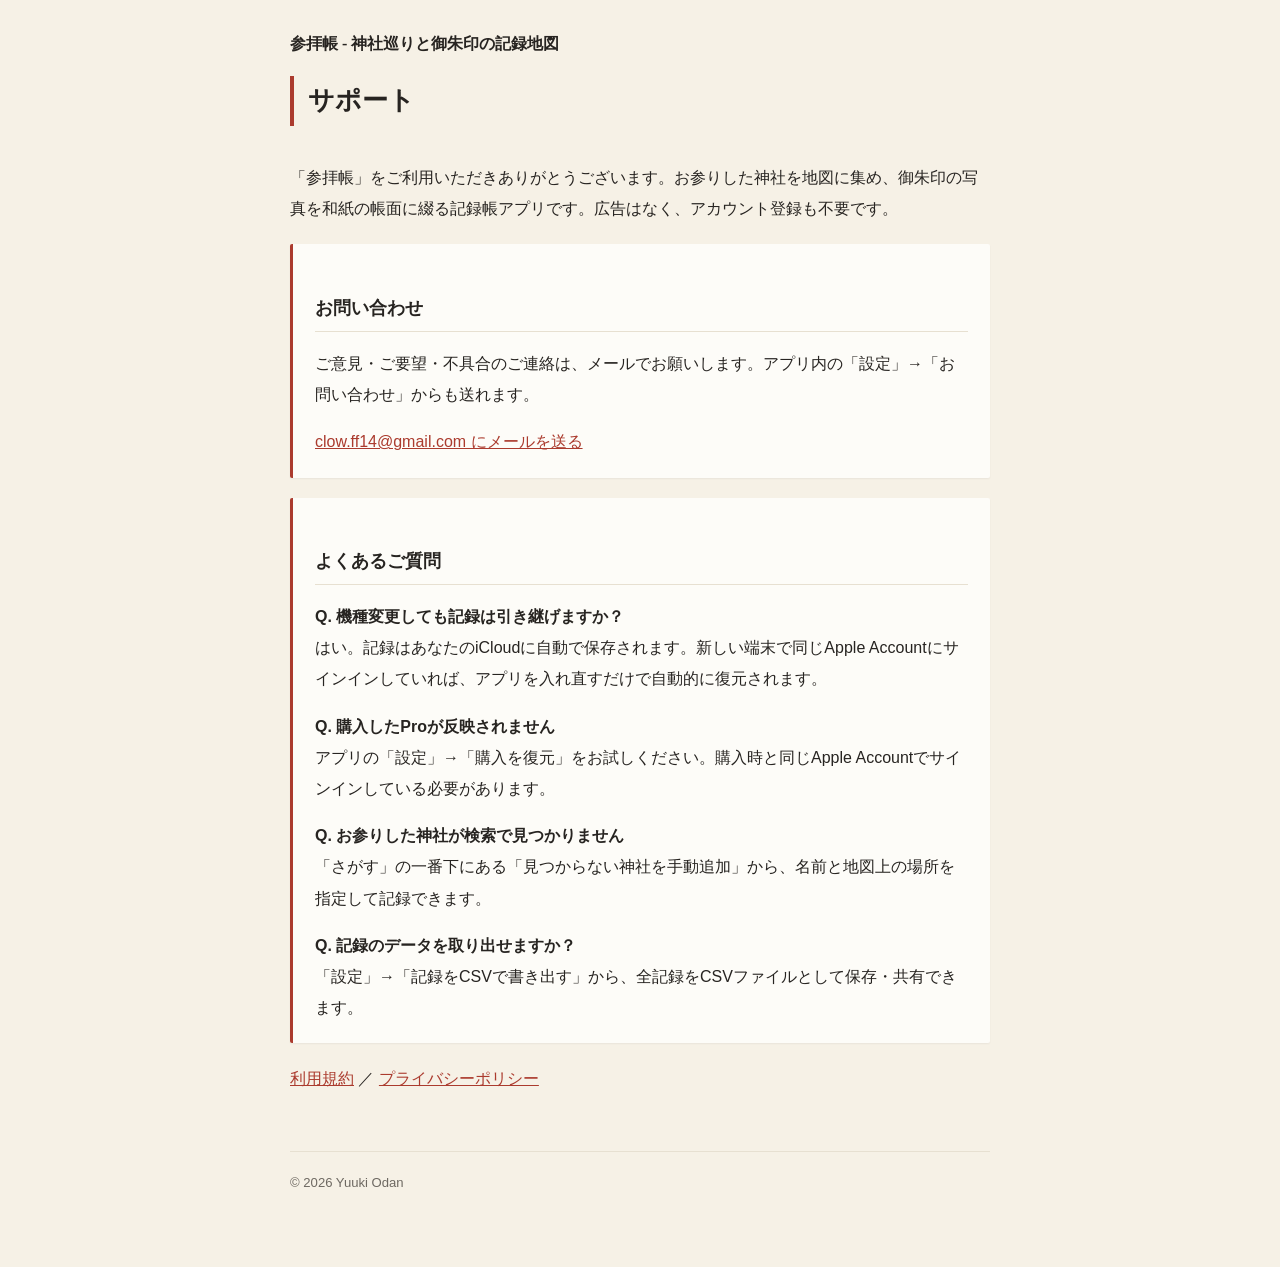
==== index.html @ 452fe126 "参拝帳 サポート・プライバシーポリシー・利用規約" ====
<!DOCTYPE html>
<html lang="ja"><head><meta charset="utf-8"><meta name="viewport" content="width=device-width,initial-scale=1">
<title>サポート | 参拝帳</title><link rel="stylesheet" href="style.css"></head>
<body>
<header><a href="./">参拝帳 - 神社巡りと御朱印の記録地図</a></header>
<h1>サポート</h1>
<p>「参拝帳」をご利用いただきありがとうございます。お参りした神社を地図に集め、御朱印の写真を和紙の帳面に綴る記録帳アプリです。広告はなく、アカウント登録も不要です。</p>
<div class="card">
<h2>お問い合わせ</h2>
<p>ご意見・ご要望・不具合のご連絡は、メールでお願いします。アプリ内の「設定」→「お問い合わせ」からも送れます。</p>
<p><a href="mailto:clow.ff14@gmail.com?subject=%E5%8F%82%E6%8B%9D%E5%B8%B3%20%E3%81%8A%E5%95%8F%E3%81%84%E5%90%88%E3%82%8F%E3%81%9B">clow.ff14@gmail.com にメールを送る</a></p>
</div>
<div class="card">
<h2>よくあるご質問</h2>
<p><strong>Q. 機種変更しても記録は引き継げますか？</strong><br>
はい。記録はあなたのiCloudに自動で保存されます。新しい端末で同じApple Accountにサインインしていれば、アプリを入れ直すだけで自動的に復元されます。</p>
<p><strong>Q. 購入したProが反映されません</strong><br>
アプリの「設定」→「購入を復元」をお試しください。購入時と同じApple Accountでサインインしている必要があります。</p>
<p><strong>Q. お参りした神社が検索で見つかりません</strong><br>
「さがす」の一番下にある「見つからない神社を手動追加」から、名前と地図上の場所を指定して記録できます。</p>
<p><strong>Q. 記録のデータを取り出せますか？</strong><br>
「設定」→「記録をCSVで書き出す」から、全記録をCSVファイルとして保存・共有できます。</p>
</div>
<p><a href="terms.html">利用規約</a> ／ <a href="privacy.html">プライバシーポリシー</a></p>
<footer>© 2026 Yuuki Odan</footer>
</body></html>
---- style.css ----
/* 参拝帳のUIと同じ意匠: 生成りの地・明朝の見出し・朱の柱 */
body { font-family: "Hiragino Sans", sans-serif; max-width: 700px; margin: 0 auto;
  padding: 28px 22px 72px; color: #272421; background: #f6f1e6; line-height: 1.95; }
h1 { font-family: "Hiragino Mincho ProN", serif; font-size: 1.6rem; font-weight: 600;
  border-left: 4px solid #ab3b2e; padding-left: 14px; margin-bottom: 1.4em; }
h2 { font-family: "Hiragino Mincho ProN", serif; font-size: 1.1rem; font-weight: 600;
  margin-top: 2.4em; padding-bottom: 6px; border-bottom: 1px solid #e7e0d1; }
a { color: #ab3b2e; }
header a { font-family: "Hiragino Mincho ProN", serif; text-decoration: none;
  color: #272421; font-weight: 600; }
footer { margin-top: 56px; font-size: .82rem; color: #6e6962;
  border-top: 1px solid #e7e0d1; padding-top: 18px; }
.card { background: #fdfcf8; border: none; border-left: 3px solid #ab3b2e; border-radius: 2px;
  padding: 4px 22px; margin: 20px 0; box-shadow: 0 1px 2px rgba(39,36,33,.06); }
strong { font-weight: 600; }
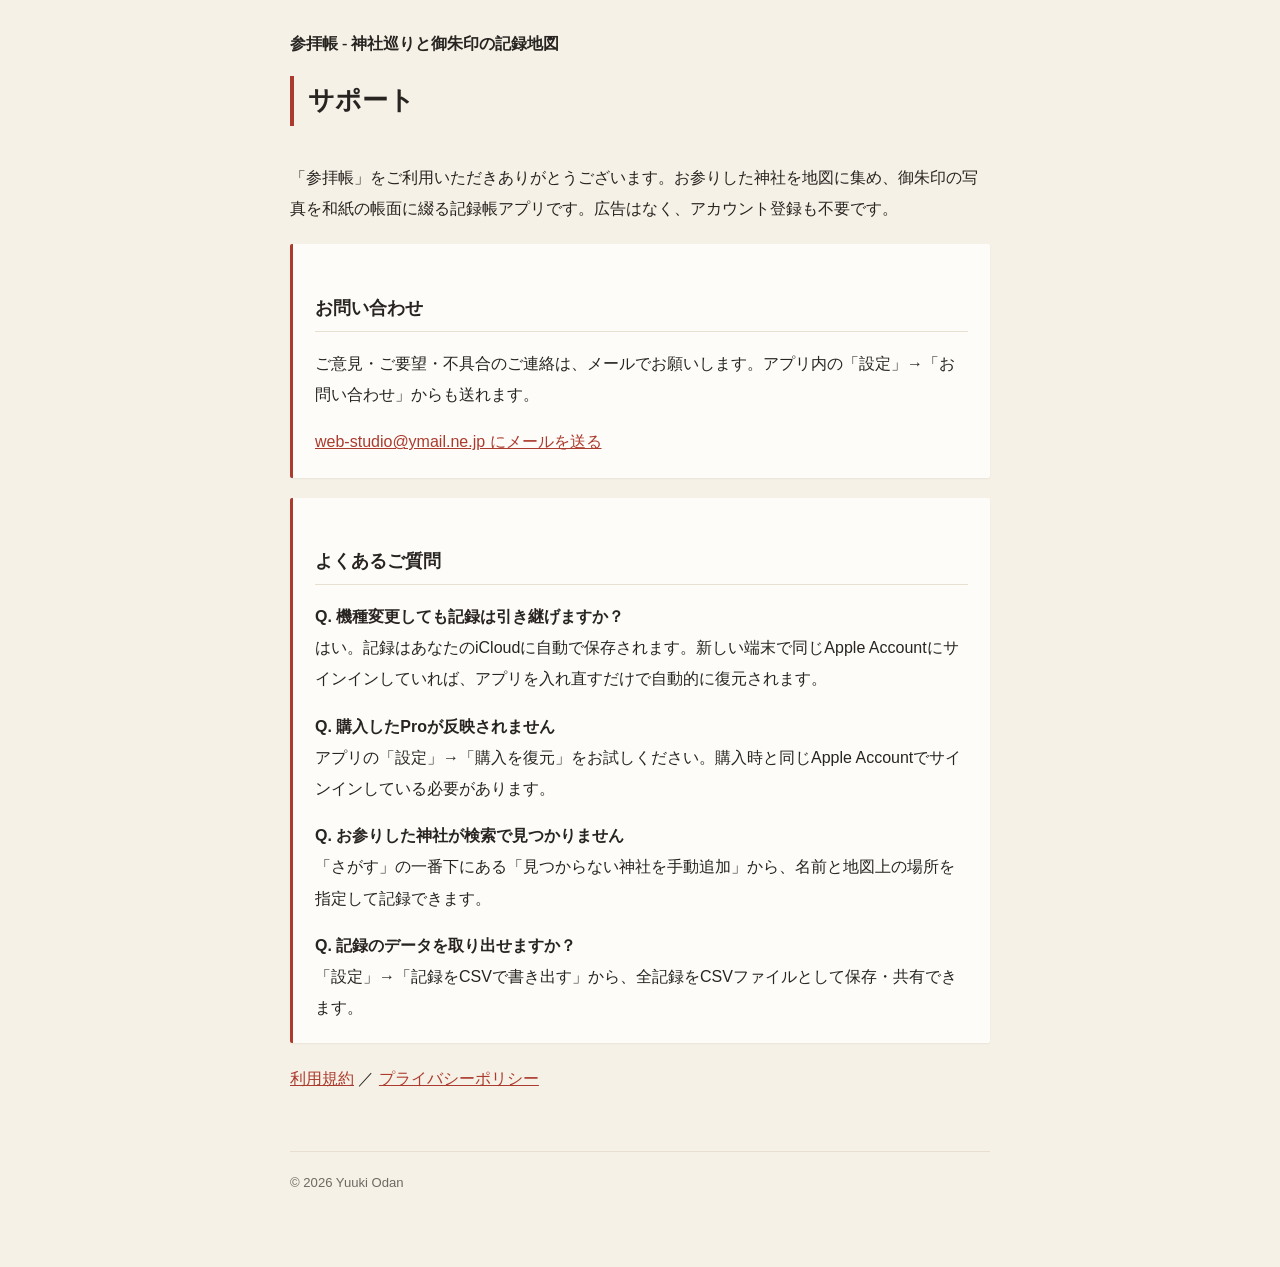
==== commit 495ff6d2: "お問い合わせ先を web-studio@ymail.ne.jp に統一" ====
--- a/index.html
+++ b/index.html
@@ -8,7 +8,7 @@
 <div class="card">
 <h2>お問い合わせ</h2>
 <p>ご意見・ご要望・不具合のご連絡は、メールでお願いします。アプリ内の「設定」→「お問い合わせ」からも送れます。</p>
-<p><a href="mailto:clow.ff14@gmail.com?subject=%E5%8F%82%E6%8B%9D%E5%B8%B3%20%E3%81%8A%E5%95%8F%E3%81%84%E5%90%88%E3%82%8F%E3%81%9B">clow.ff14@gmail.com にメールを送る</a></p>
+<p><a href="mailto:web-studio@ymail.ne.jp?subject=%E5%8F%82%E6%8B%9D%E5%B8%B3%20%E3%81%8A%E5%95%8F%E3%81%84%E5%90%88%E3%82%8F%E3%81%9B">web-studio@ymail.ne.jp にメールを送る</a></p>
 </div>
 <div class="card">
 <h2>よくあるご質問</h2>
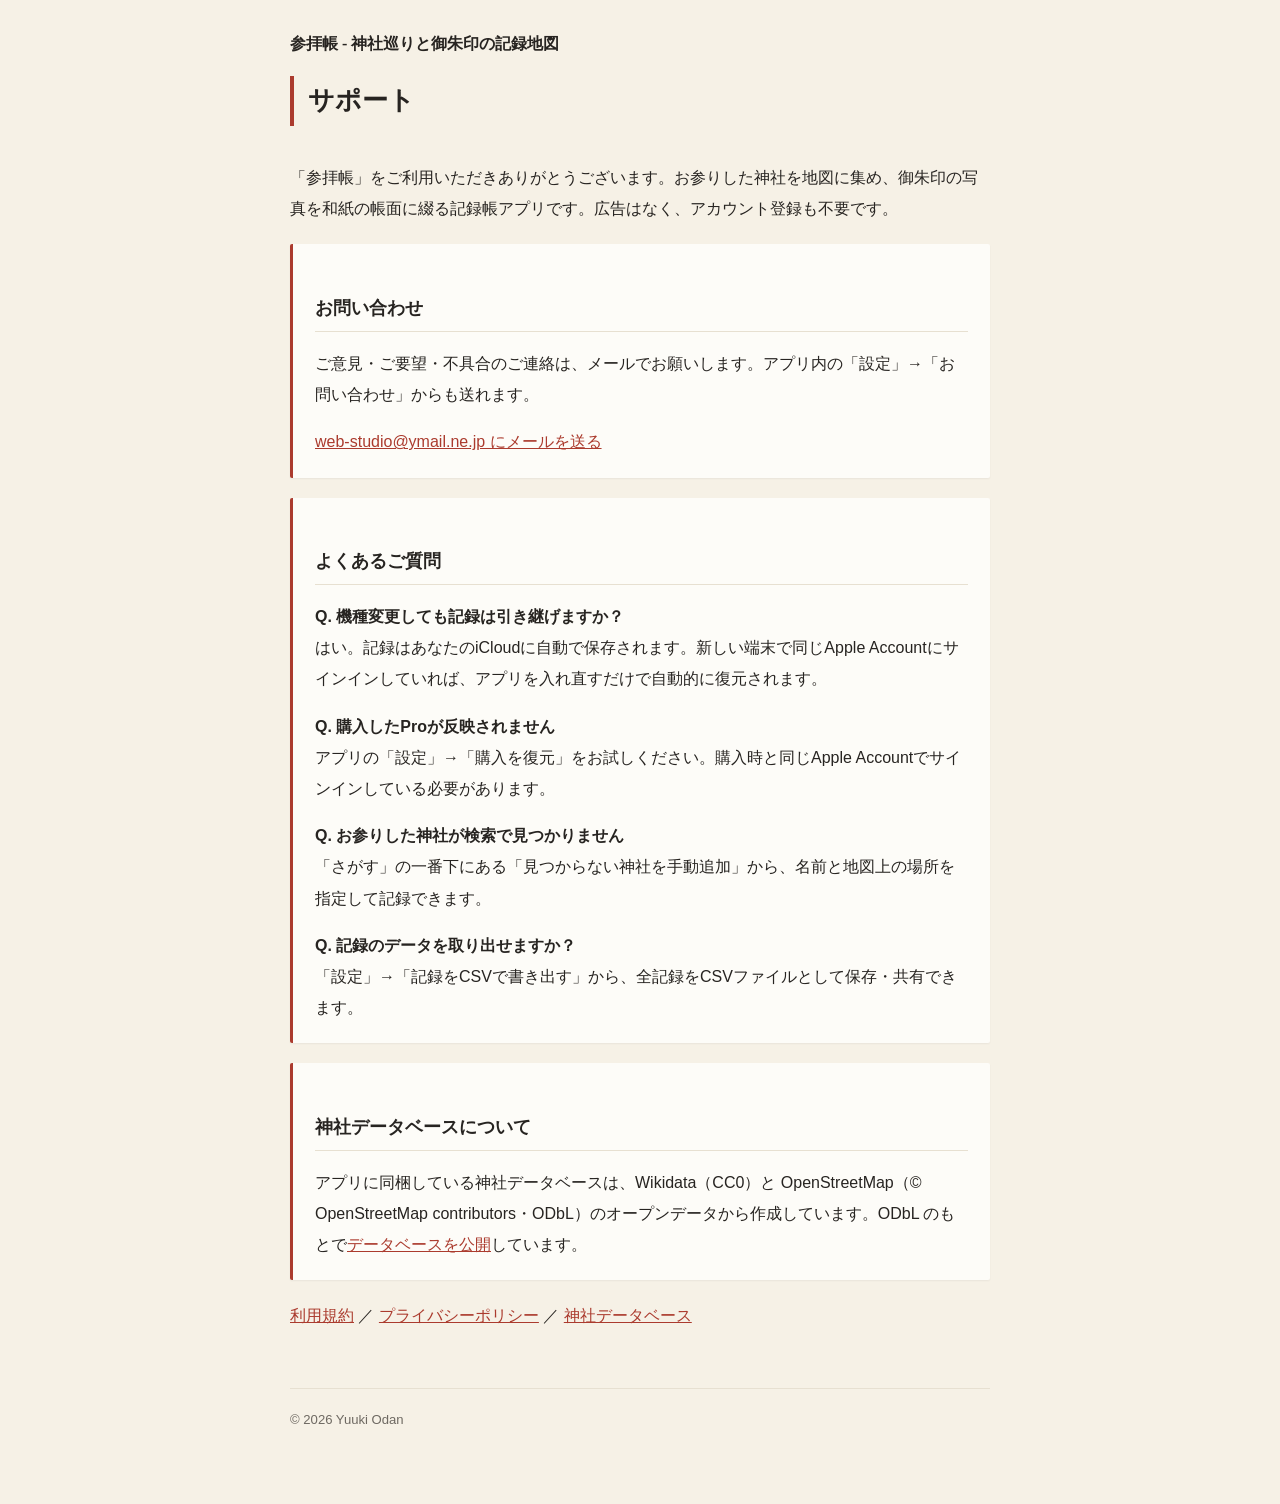
==== commit cbf3c205: "神社データベースをODbLで公開（data.html・shrines.sqlite）し、各ページからリンク" ====
--- a/index.html
+++ b/index.html
@@ -21,6 +21,10 @@
 <p><strong>Q. 記録のデータを取り出せますか？</strong><br>
 「設定」→「記録をCSVで書き出す」から、全記録をCSVファイルとして保存・共有できます。</p>
 </div>
-<p><a href="terms.html">利用規約</a> ／ <a href="privacy.html">プライバシーポリシー</a></p>
+<div class="card">
+<h2>神社データベースについて</h2>
+<p>アプリに同梱している神社データベースは、Wikidata（CC0）と OpenStreetMap（© OpenStreetMap contributors・ODbL）のオープンデータから作成しています。ODbL のもとで<a href="data.html">データベースを公開</a>しています。</p>
+</div>
+<p><a href="terms.html">利用規約</a> ／ <a href="privacy.html">プライバシーポリシー</a> ／ <a href="data.html">神社データベース</a></p>
 <footer>© 2026 Yuuki Odan</footer>
 </body></html>
